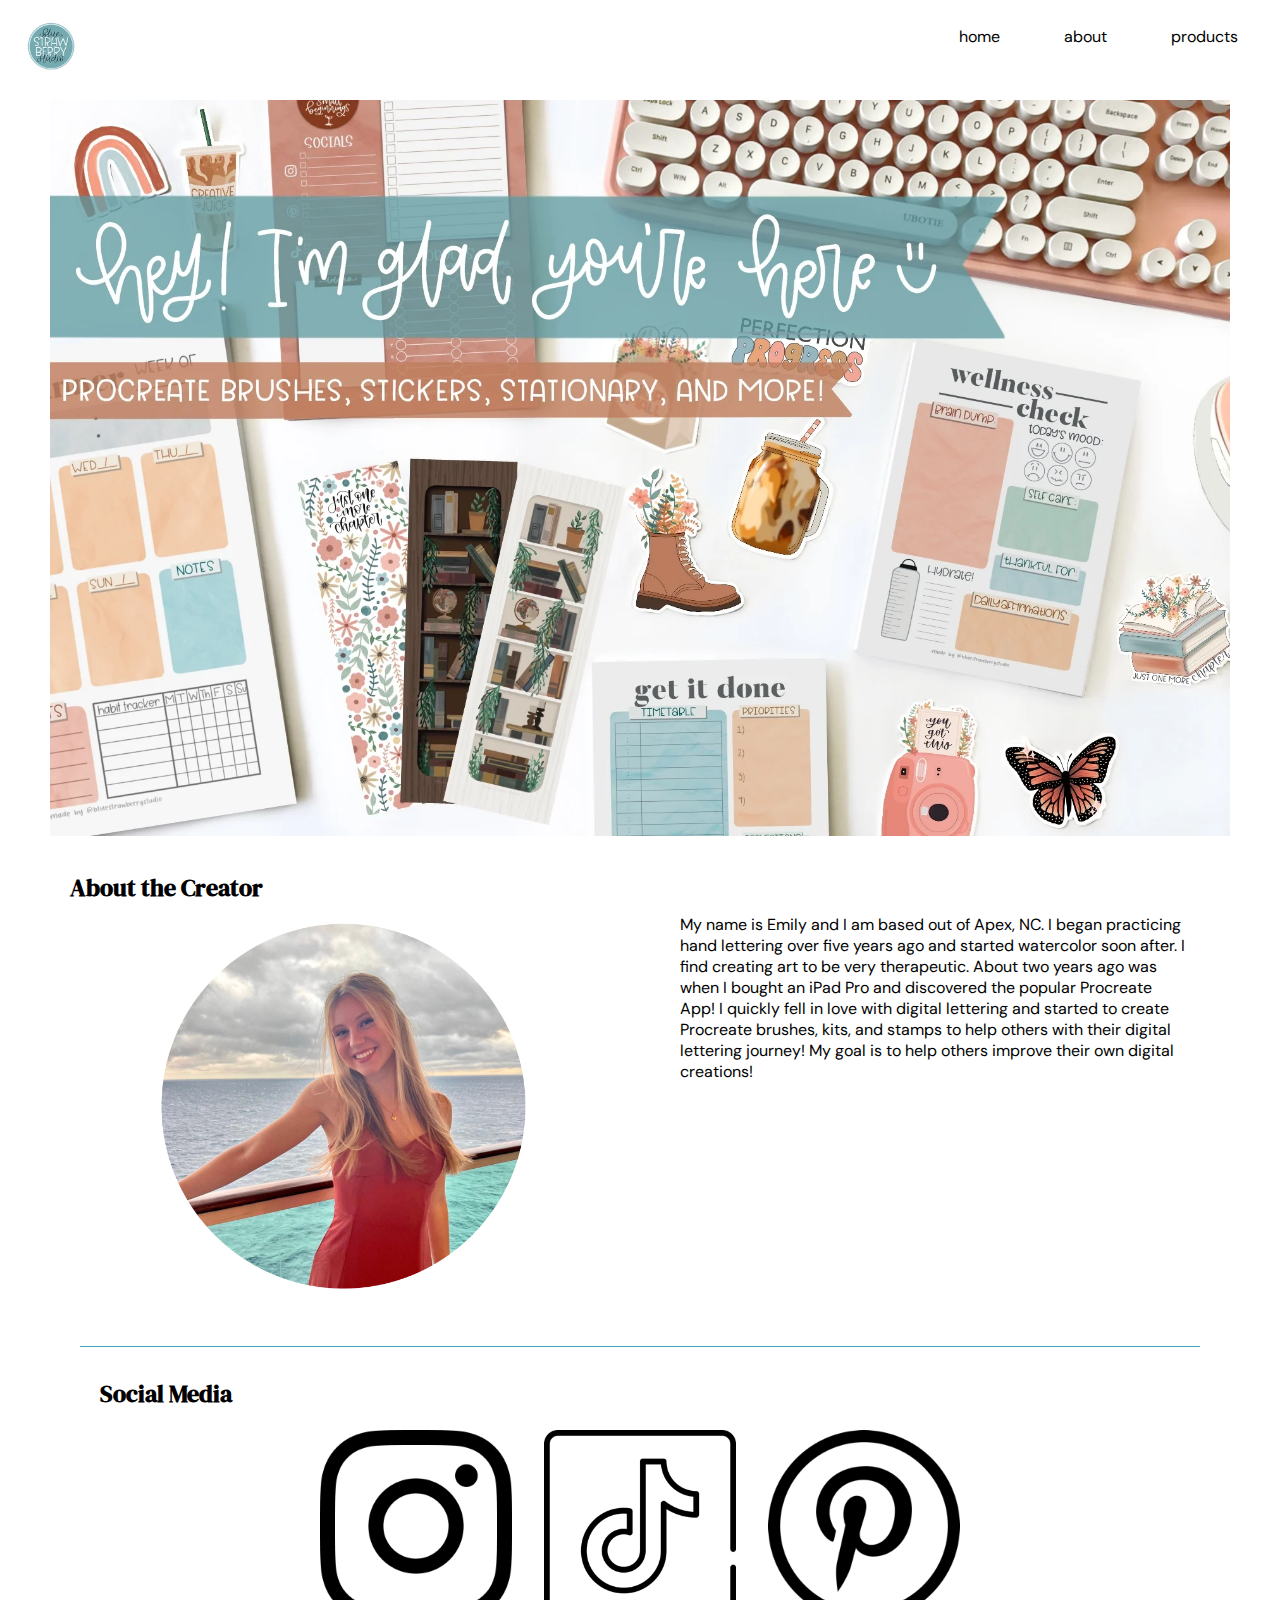
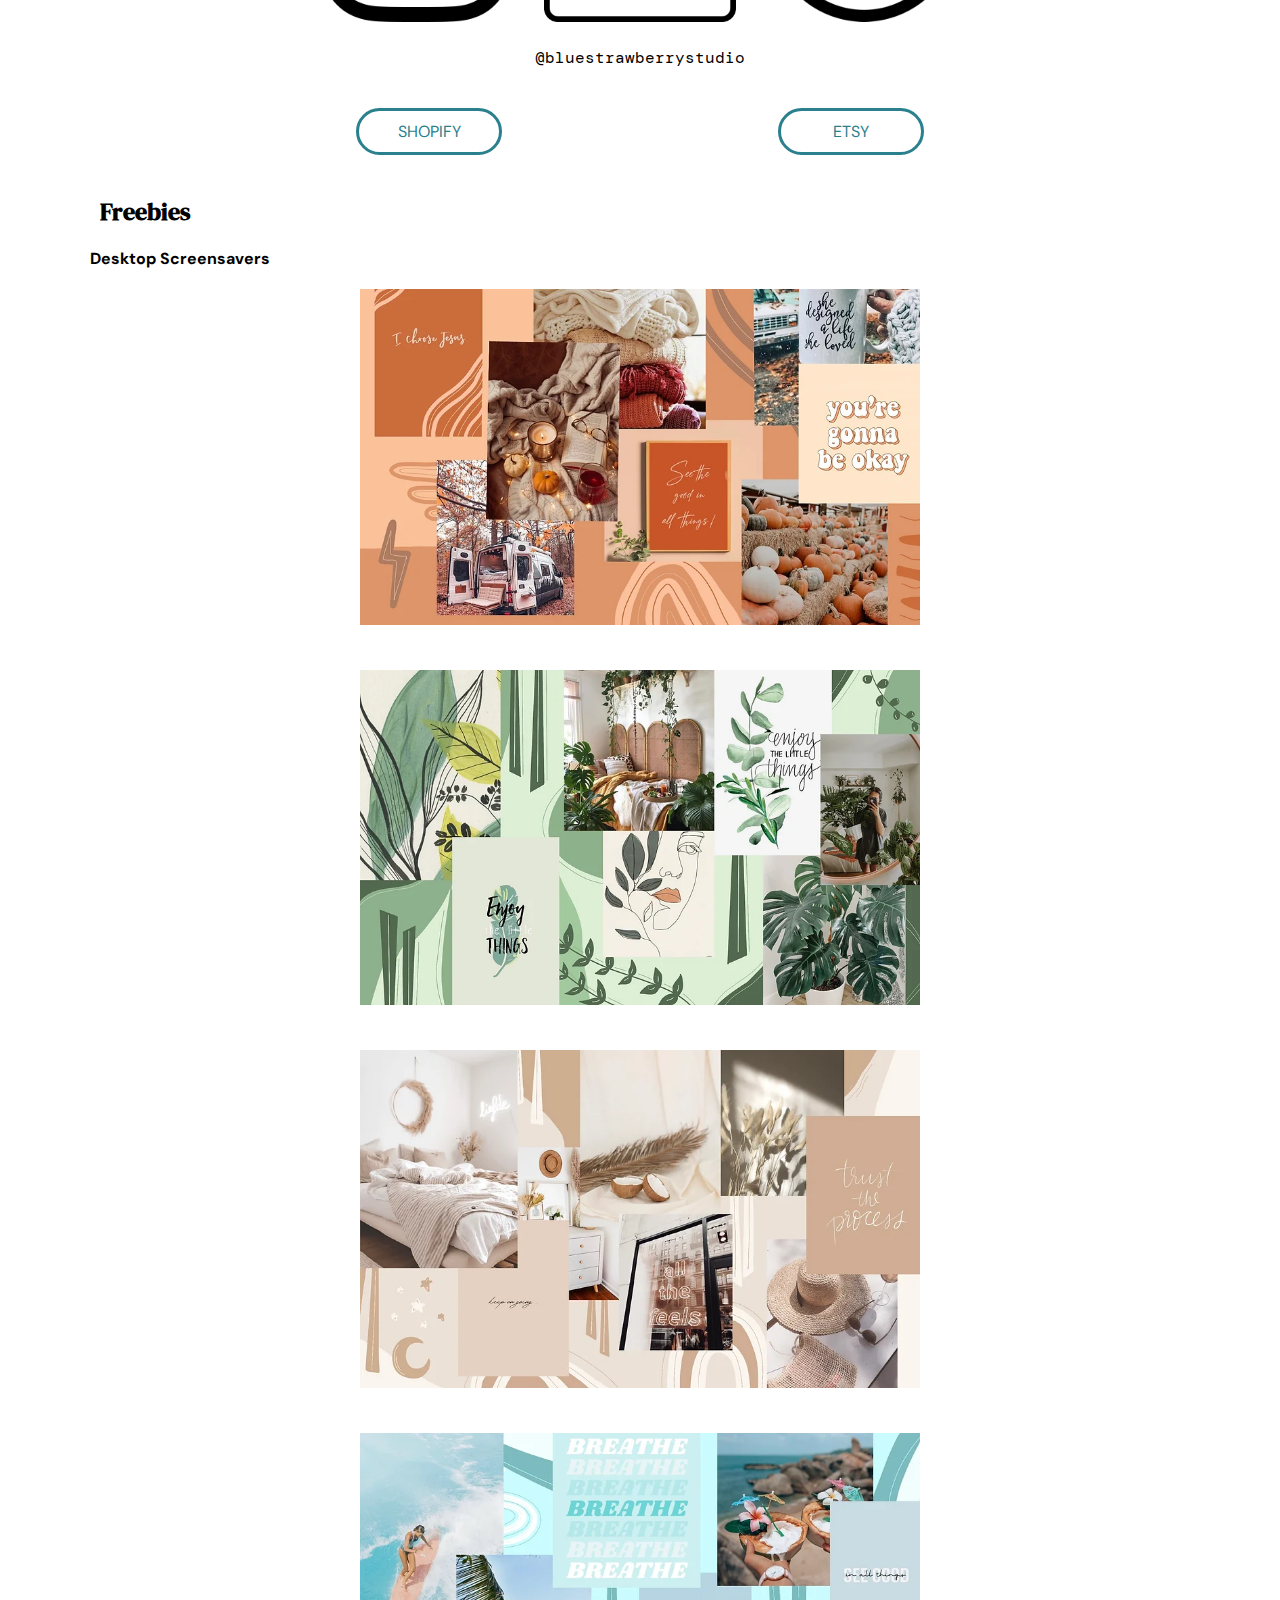
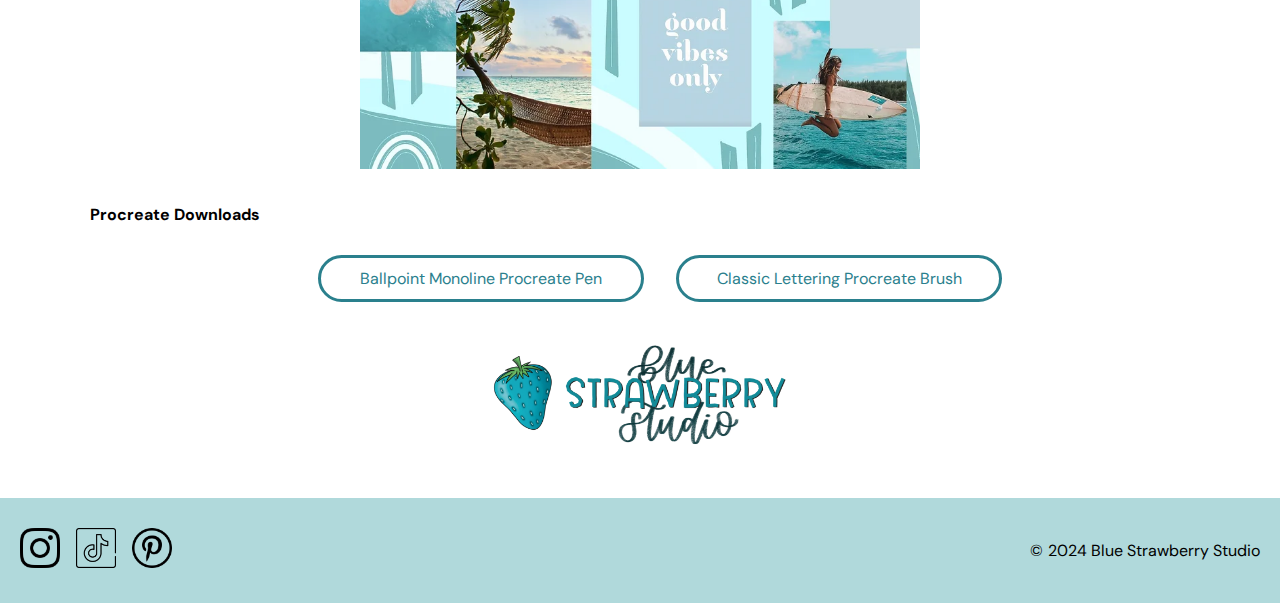
==== about.html @ 6ce4bf92 "first" ====
<!DOCTYPE html>
<html lang="en">
  <head>
    <meta charset="utf-8">
    <title>Blue Strawberry Studio</title>
    <meta name="author" content="Adtile">
    <meta name="viewport" content="width=device-width,initial-scale=1">
    <link rel="stylesheet" href="css/styles.css">
    <link rel="stylesheet" href="css/jsstyles.css">
    <link href="https://fonts.googleapis.com/css?family=DM Sans" rel="stylesheet">
    <link href='https://fonts.googleapis.com/css?family=DM Serif Display' rel='stylesheet'>
    <link href='https://fonts.googleapis.com/css?family=DM Mono' rel='stylesheet'>
    <script src="js/responsive-nav.js"></script>
  </head>
  <body>
    <header>
        <div class="header-logo"><img src="img/circlelogo.png" src="logo"></div>
        <div>
            <nav class="nav-collapse">
               <ul>
                <li class="menu-item"><a href="index.html" data-scroll>home</a></li>
                <li class="menu-item"><a href="about.html" data-scroll>about</a></li>
                <li class="menu-item"><a href="products.html" data-scroll>products</a></li>
              </ul>
            </nav>
        </div>
        <script src="js/fastclick.js"></script>
        <script src="js/scroll.js"></script>
        <script src="js/fixed-responsive-nav.js"></script>
    </header>
    <main>
        <div><img src="img/welcome.webp" src = "Welcome!"></div>
        <h2>About the Creator</h2>
        <div class = "bio-section">
        <div class="self-photo"><img src="img/emmy.png"></div>
        <div class="bio"><p>My name is Emily and I am based out of Apex, NC. I began practicing hand lettering over five years ago and started watercolor soon after. I find creating art to be very therapeutic. About two years ago was when I bought an iPad Pro and discovered the popular Procreate App! I quickly fell in love with digital lettering and started to create Procreate brushes, kits, and stamps to help others with their digital lettering journey! My goal is to help others improve their own digital creations!</p></div>
        </div>
        <div class="social-media">
            <h2>Social Media</h2>
            <div class="media-section">
                <div class="media-icon"><a href="https://www.instagram.com/bluestrawberrystudio/"><img src="img/insta.png" alt="insta"></a></div>
                <div class="media-icon"><a href="https://www.tiktok.com/@bluestrawberrystudio?lang=en"><img src="img/tok.png" alt="tiktok"></a></div>
                <div class="media-icon"><a href="https://www.pinterest.com/bluestrawberrystudio/"><img src="img/pinterest.png" alt="pinterest"></a></div>
            </div>
            <div class="handle">@bluestrawberrystudio</div>
            <div class="shop-buttons">
                <a href="https://bluestrawberrystudio.com"><div class="button-style-1">SHOPIFY</div></a>
                <a href="https://www.etsy.com/shop/bluestrawberrystudio/?etsrc=sdt"><div class="button-style-1">ETSY</div></a>
            </div>
        </div>
        <h2 class="freebies">Freebies</h2>
        <h4>Desktop Screensavers</h4>
        <div class="wallpaper-section">
        <div class="screensavers"><img src="img/wallpaper1.webp" alt="wallpaper"></div>
        <div class="screensavers"><img src="img/wallpaper2.webp" alt="wallpaper"></div>
        <div class="screensavers"><img src="img/wallpaper3.webp" alt="wallpaper"></div>
        <div class="screensavers"><img src="img/wallpaper4.webp" alt="wallpaper"></div>
        </div>

        <h4>Procreate Downloads</h4>
        <div class="downloads-div">
        <a href=""><div class="button-style-1 downloads">Ballpoint Monoline Procreate Pen</div></a>
        <a href=""><div class="button-style-1 downloads">Classic Lettering Procreate Brush</div></a>
    </div>

        <div class="bottom-logo-div"><img class="bottom-logo" src="img/pnglogo.webp" alt = BlueStrawberryStudio></div>
    </main>
    <footer>
      <div class="logos">
        <div class="logo"><a href="https://www.instagram.com/bluestrawberrystudio/"><img src="img/insta.png" alt="insta"></a></div>
        <div class="logo"><a href="https://www.tiktok.com/@bluestrawberrystudio?lang=en"><img src="img/tok.png" alt="tiktok"></a></div>
        <div class="logo"><a href="https://www.pinterest.com/bluestrawberrystudio/"><img src="img/pinterest.png" alt="pinterest"></a></div>
      </div>
      <div class="copyright"><span>&#169;</span> <p>2024 Blue Strawberry Studio</p></div>
    </footer>
  </body>
  </html>
---- css/styles.css ----
*{
    margin: 0;
    font-family: 'DM Sans';
}

header {
    display: flex;
    justify-content: space-between;
    padding: 10px;
} 

h1, h2  {
    font-family: "DM Serif Display";
}

.header-logo{
    width: 60px;
    padding: 10px;
}

img{
    width: 100%;
}

.main-logo{
    padding: 10px;
    margin-left: 30px;
    margin-right: 30px;
}

.description{
    margin: 40px 30px 0 30px;
    padding: 10px 15px 10px 15px;
    border-top: 1px;
    border-bottom: 1px;
    border-top-style: solid;
    border-bottom-style: solid;
    border-color: #3BA7B8;
}

h2{
    margin-left: 20px;
    margin-top: 30px;
}

footer{
    margin: 0;
    margin-top: 30px;
    padding: 30px 20px 30px 20px;
    background: #B0D9DB;
    display: flex;
    justify-content: space-between;
}

.logos{
    display: inline-flex;
    justify-content: flex-start;
    column-gap: 1em;
    width: 50%;
}

.logo{
    width: 40px;
}

.copyright{
    display: inline-flex;
    column-gap: 5px;
    align-items: center;
}
.gallery{
    padding-top: 20px;
}

.product-gallery-div{
    padding: 10px 50px;
}

.product-gallery-img{
    border-radius: 10px;
}

.review-section{
    display: flex;
    justify-content: space-evenly;
    align-items: flex-end;
    margin-top: 30px;
}
.stars{
    width: 100px;
    height: 30px;
    display: flex;
    align-items: center;
    margin-right: 20px;
}
.reviews{
    margin: 40px 0 20px 0;
    display: grid;
    grid-row: 1fr 1fr 1fr 1fr;
    row-gap: 1em;
    justify-content: center;
}
.review{
   background-color: #D6EFF1; 
   display: flex;
   align-items: center;
   border-radius: 10px;
   width: 270px;
   height: 150px;
   padding: 30px;
}
.bottom-logo-div{
    display: inline-flex;
    justify-content: center;
    width: 100%;
    padding: 20px 0 20px 0;
}
.bottom-logo{
    width: 300px;
}
.self-photo{
    width: 400px;
    margin: auto;
    grid-template-areas: selfie;
}
.bio{
    margin: 10px 40px 10px 40px;
    grid-template-areas: bio;
}

.social-media{
    margin: 30px;
    border-top: 1px;
    border-top-style: solid;
    border-color: #3BA7B8;
}
.media-section{
    width: 100%;
    padding-top: 20px;
    display: inline-flex;
    column-gap: 2em;
    justify-content: center;
}
.media-icon{
    width: 20vw;
}
.handle{
    padding-top: 20px;
    display: flex;
    justify-content: center;
    font-family: "DM Mono";
}
.button-style-1{
    display: inline-flex;
    justify-content: center;
    border-radius: 25px;
    padding: 10px;
    width: 120px;
    border-style: solid;
    border-color: #2A808D;
    border-width: medium;
    color: #2A808D;
}
.shop-buttons{
    padding-top: 40px;
    width: 100%;
    display: flex;
    justify-content: space-evenly;
    align-content: space-between;
}

.button-style-1:hover, .button-style-1:focus{
    color: white;
    background-color: #3BA7B8;
}

h4{
    margin-left: 40px;
    margin-top: 10px;
}
.screensavers{
    padding: 20px 40px;
}
.downloads{
    width: 300px;
    margin-top: 20px;
}
.downloads-div{
    display: flex;
    flex-direction: column;

    margin-left: 40px;
    margin-top: 10px;
    padding-bottom: 20px;
}
.freebies{
    margin-left: 50px;
    padding-bottom: 10px;
    padding-top: 10px;
}
.button-style-2{
    background-color: #3BA7B8;
    color: white;
    display: inline-flex;
    justify-content: center;
    border-radius: 10px;
    padding: 10px;
    width: 120px;
}
.button-style-2:hover, .button-style-2:focus{
    color: black;
    background-color: #B0D9DB;
}
.shop-button{
    display: flex;
    width: 100%;
    justify-content: center;
}

.products-page{
    display: flex;
    justify-content: space-between;
    align-items: center;
    padding-right: 20px;
}
.shop-on-etsy{
    align-self: flex-end;
}
.product-sections{
    margin: 40px 20px;
    border-top: 1px;
    border-top-style: solid;
    border-color: #3BA7B8;
    padding-top: 30px;
    padding-left: 20px;
}
h3{
    font-size: 20px;
    padding-bottom: 30px;
}
.product{
    padding-bottom: 10px;
}

@media screen and (min-width: 1024px) {
    main{
        margin-left: 50px;
        margin-right: 50px;
    }
    .review-section{
        margin-bottom: 30px;
    }
    .product{
        width: 20vw;
        padding: 10px;
    }
    .shop-brushes, .shop-colors, .shop-fonts, .shop-prints{
        display: inline-flex;
        flex-wrap: wrap;
    }
    .reviews{
        display: grid;
        grid-template-columns: max-content max-content;
        grid-template-rows: 1fr 1fr;
        column-gap: 1em;
        margin: 0 100px;
    }
    h3{
        margin-left: 0;
    }
    .review{
        width: 20em;
    }
    .bio-section{
        display: grid;
        grid-template-columns: "selfie bio";
        grid-template-columns: 1fr 1fr;
    }
    .shop-brushes, .shop-colors, .shop-fonts, .shop-prints{
        display: flex;
        justify-content: center;
    }
    .wallpaper-section{
        display: flex;
        flex-wrap: wrap;
        justify-content: center;
    }
    .screensavers{
        width: 35em;
    }
    .downloads-div{
        flex-direction: row;
        justify-content: space-between;
        column-gap: 2em;
        justify-content: center;
    }
    .media-icon{
        width: 15vw;
    }
    
} 
@media screen and (min-width: 724px){
    main{
        margin-left: 50px;
        margin-right: 50px;
    }
    .gallery{
        padding: 20px;
        display: grid;
        grid-template-columns: 1fr 1fr 1fr;
        grid-template-rows: 1fr 1fr 1fr 1fr;
        grid-template-areas: 
            "names boot blessing"
            "names emily wellness"
            "balloon sunshine good-things"
            "small-world teacher good-things";
        row-gap: 2px;
        column-gap: 2px;
        justify-content: center;

    }
    .product-gallery-div{
        padding: 4px;
        width: 30vw;
    }
    .product-gallery-img{
        height: 100%;
    }
    .one{
        grid-area: emily;
    }
    .two{
        grid-area: wellness;
    }
    .three{
        grid-area: small-world;
    }
    .four{
        grid-area: blessing;
    }
    .five{
        grid-area: names;
    }
    .six{
        grid-area: boot;
    }
    .seven{
        grid-area: sunshine;
    }
    .eight{
        grid-area: balloon;
    }
    .nine{
        grid-area: good-things;
        
    }
    .ten{
        grid-area: teacher;
    }
    
}
---- css/jsstyles.css ----
@font-face {
    font-family: "responsivenav";
    src: url("../icons/responsivenav.eot");
    src: url("../icons/responsivenav.eot?#iefix") format("embedded-opentype"),
      url("../icons/responsivenav.ttf") format("truetype"),
      url("../icons/responsivenav.woff") format("woff"),
      url("../icons/responsivenav.svg#responsivenav") format("svg");
    font-weight: normal;
    font-style: normal;
  }
  
  .nav-toggle {
    text-decoration: none;
    text-indent: -300px;
    position: relative;
    overflow: hidden;
    width: 60px;
    height: 55px;
    float: right;
  }
  
  .nav-toggle:before {
    color: black; /* edit this to change the icon color */
    font: normal 60px/55px "responsivenav"; /* edit font-size (28px) to change the icon size */
    text-transform: none;
    text-align: center;
    position: absolute;
    content: "\2261"; /* hamburger icon */
    text-indent: 0;
    width: 100%;
    left: 0;
    top: 0;
  }
  
  .nav-toggle.active:before {
    font-size: 40px;
    content: "\78"; /* X/close icon */
  }
  
  .nav-collapse ul {
    margin: 0;
    padding: 0;
    display: flex;
    list-style: none;
    flex-direction: column;
    align-items: flex-end;
  }
  
  .nav-collapse li {
  
    display: block;
  }
  
  .js .nav-collapse {
    clip: rect(0 0 0 0);
    max-height: 0;
    position: absolute;
    display: block;
    overflow: hidden;
    zoom: 1;
  }
  
  .nav-collapse.opened {
    max-height: 9999px;
  }
  .nav-collapse,
.nav-collapse * {
  box-sizing: border-box;
}

.nav-collapse,
.nav-collapse ul {
  list-style: none;
  width: 100%;
  display: flex;
  justify-content: end;
}

.nav-collapse a {
  text-decoration: none;
  padding: 0.7em 1em;
  color: black;
  width: 100%;
  display: block;
}

.nav-collapse ul ul a {
  padding-left: 2em;
}

@media screen and (min-width: 768px) {
    .nav-collapse ul {
    flex-direction: row;
    align-items: flex-end;
  }
  h1{
    width: 50vw;
  }
    
    .nav-collapse li {
      width: auto;
    }
  
    .nav-collapse a {
      padding: 1.02em 2em;
      text-align: center;
      border-top: 0;
      margin: 0;
    }
  
    .nav-collapse ul ul a {
      display: none;
    }
  
    .nav-collapse.closed {
      max-height: none;
    }
    .nav-toggle {
      display: none;
    }
  }
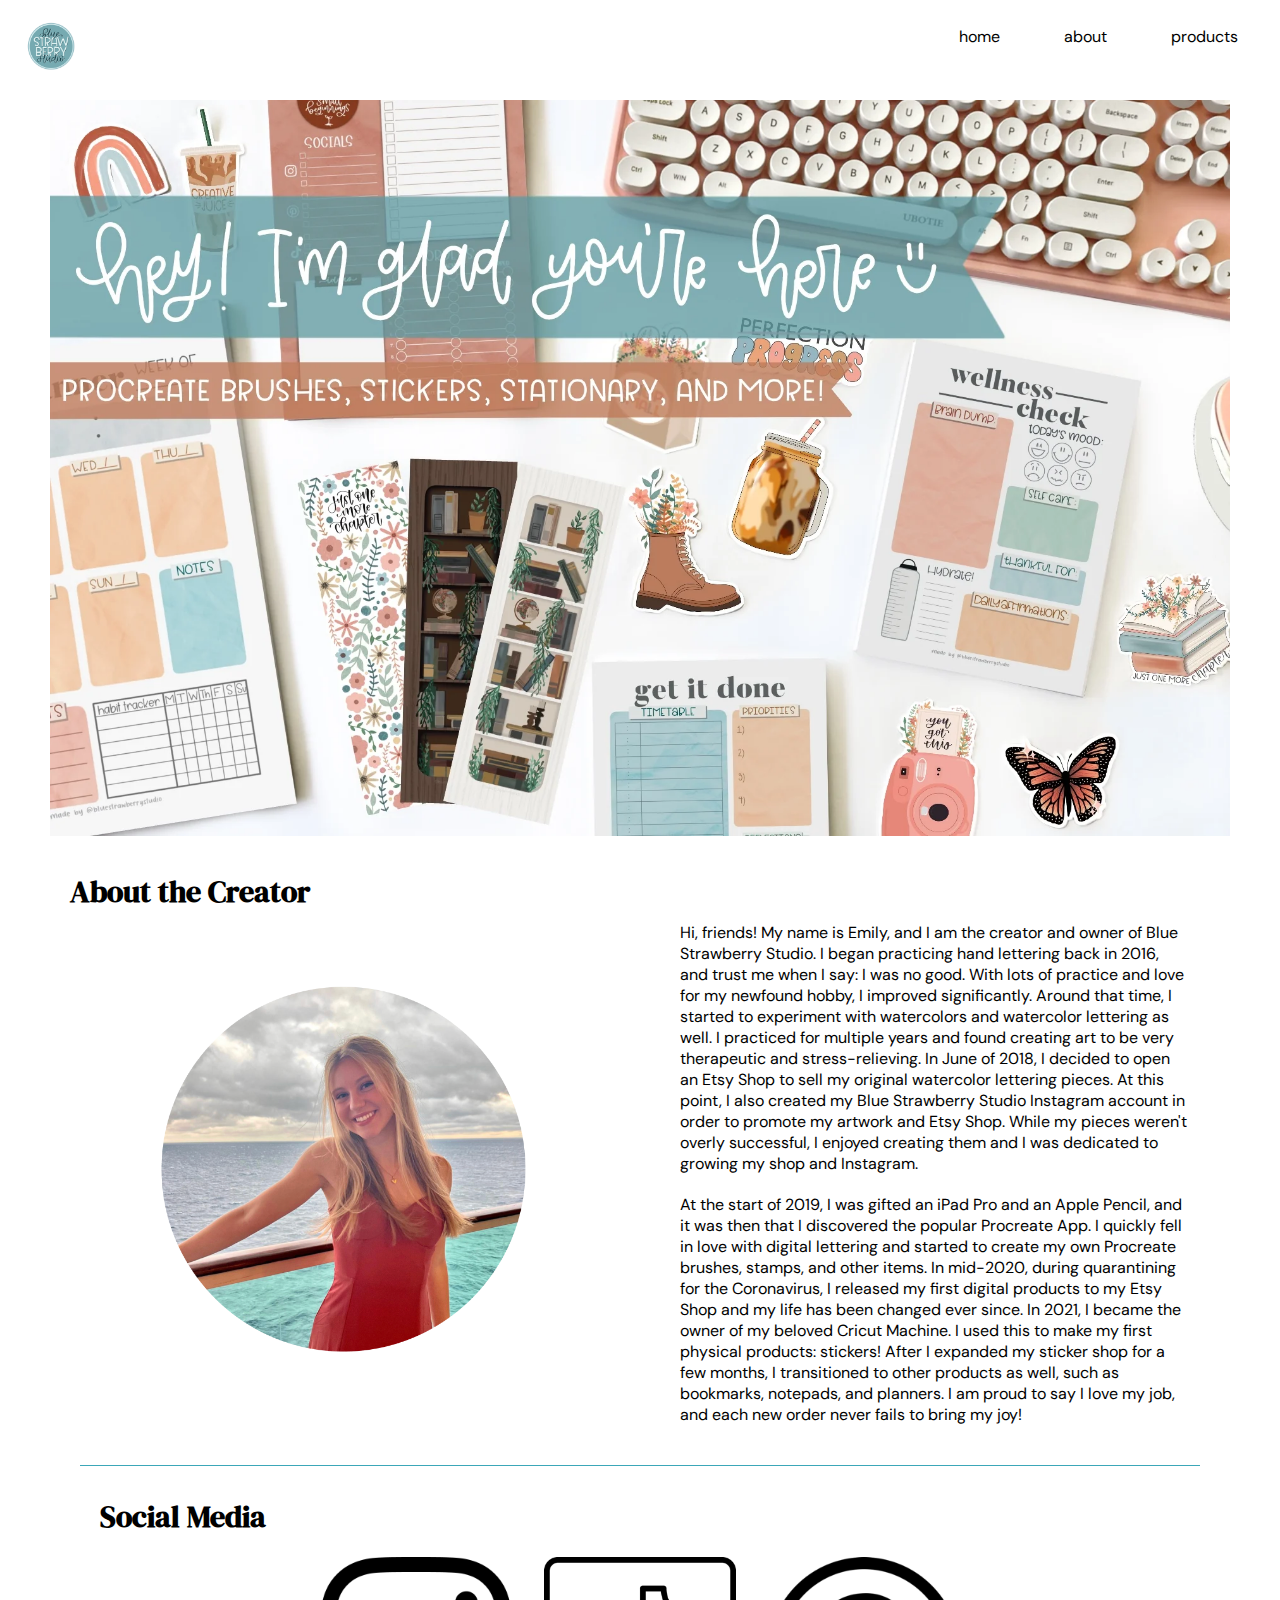
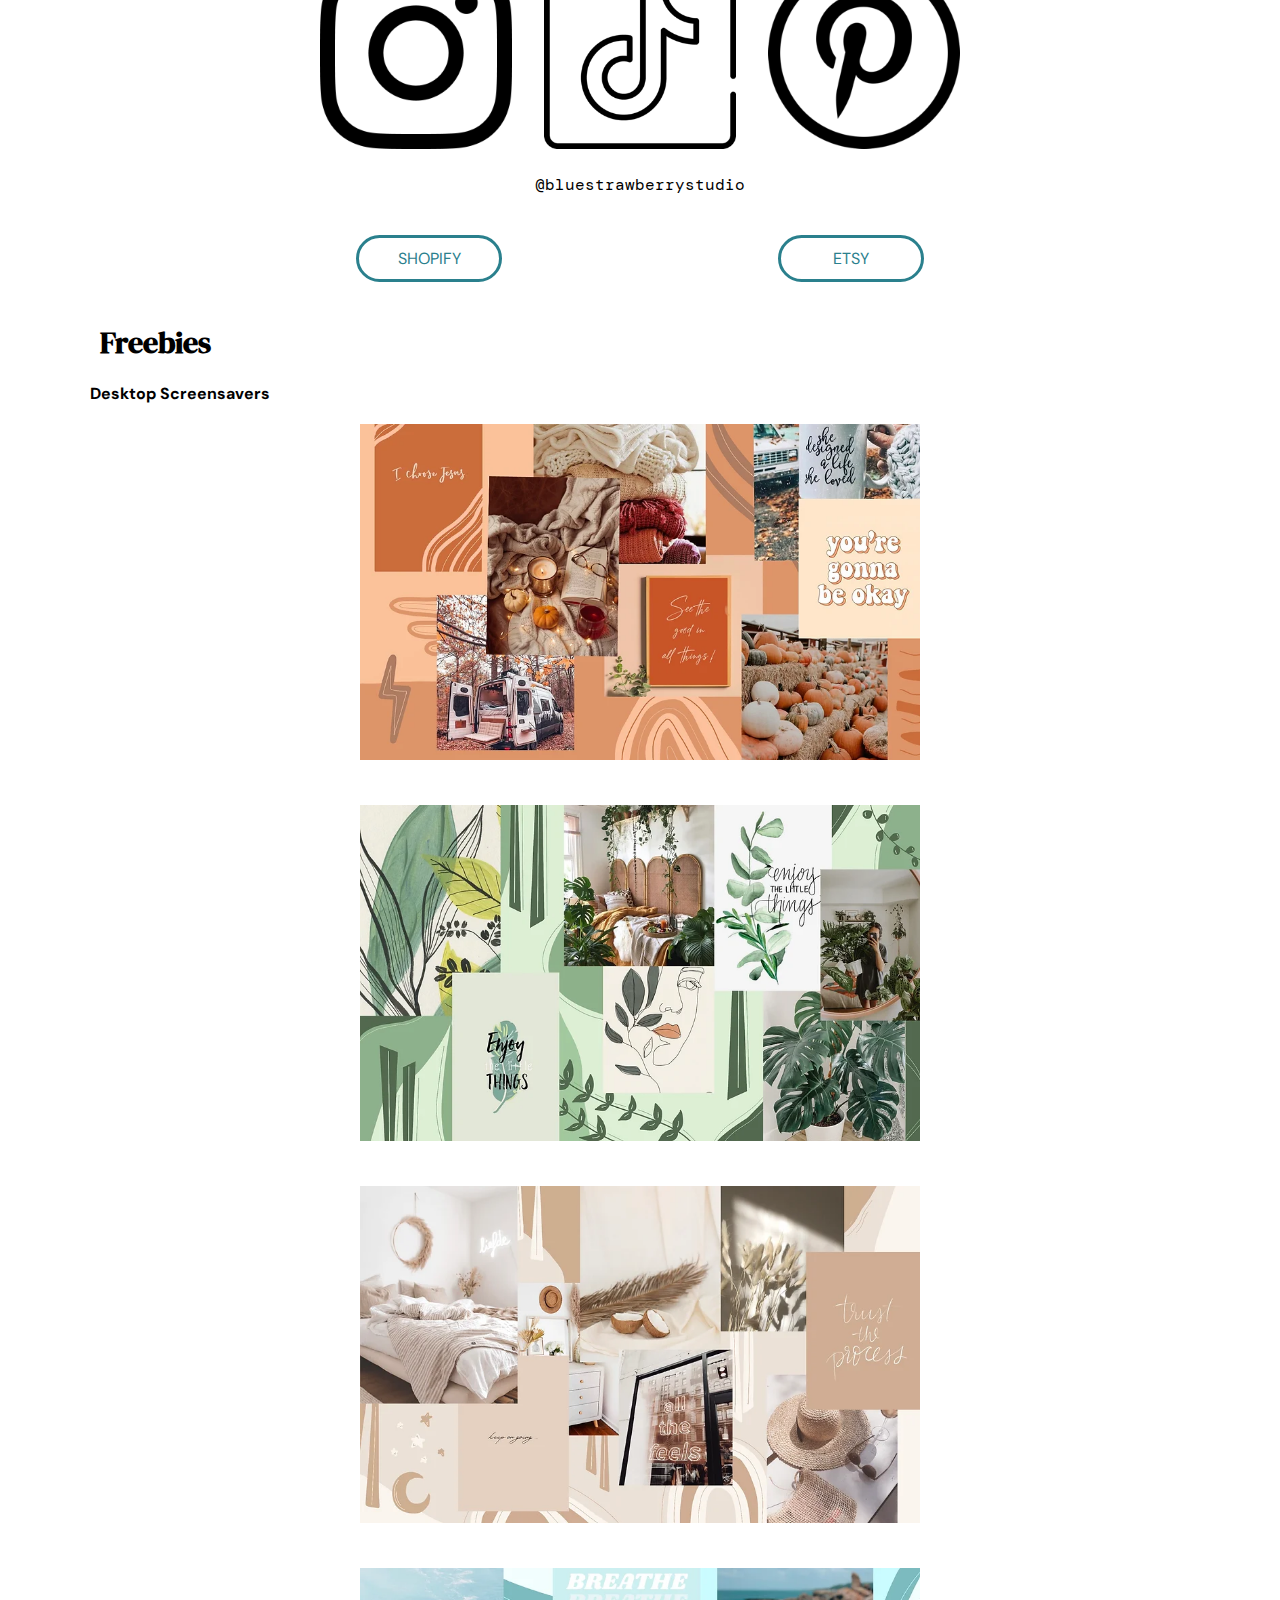
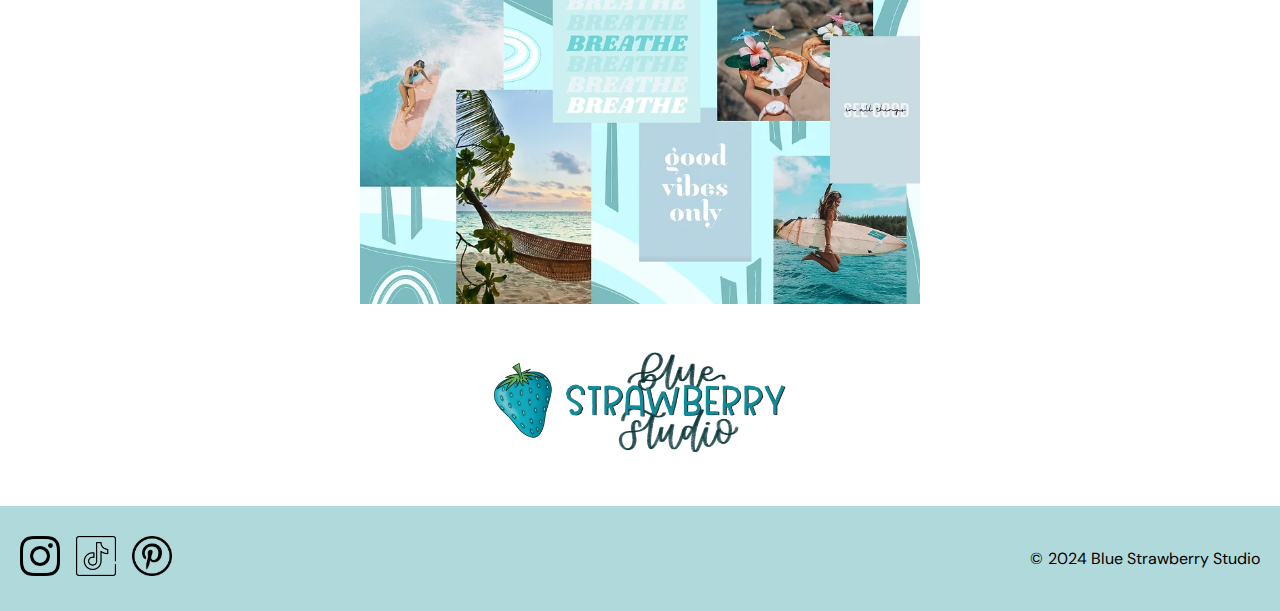
==== commit 4764107b: "fixed" ====
--- a/about.html
+++ b/about.html
@@ -33,7 +33,15 @@
         <h2>About the Creator</h2>
         <div class = "bio-section">
         <div class="self-photo"><img src="img/emmy.png"></div>
-        <div class="bio"><p>My name is Emily and I am based out of Apex, NC. I began practicing hand lettering over five years ago and started watercolor soon after. I find creating art to be very therapeutic. About two years ago was when I bought an iPad Pro and discovered the popular Procreate App! I quickly fell in love with digital lettering and started to create Procreate brushes, kits, and stamps to help others with their digital lettering journey! My goal is to help others improve their own digital creations!</p></div>
+        <div class="bio"><p>Hi, friends! My name is Emily, and I am the creator and owner of Blue Strawberry Studio. I began practicing hand lettering back in 2016, and trust me when I say: I was no good. With lots of practice and love for my newfound hobby, I improved significantly. Around that time, I started to experiment with watercolors and watercolor lettering as well. I practiced for multiple years and found creating art to be very therapeutic and stress-relieving. 
+
+          In June of 2018, I decided to open an Etsy Shop to sell my original watercolor lettering pieces. At this point, I also created my Blue Strawberry Studio Instagram account in order to promote my artwork and Etsy Shop. While my pieces weren't overly successful, I enjoyed creating them and I was dedicated to growing my shop and Instagram. 
+          </p>
+        <p class="p2">At the start of 2019, I was gifted an iPad Pro and an Apple Pencil, and it was then that I discovered the popular Procreate App. I quickly fell in love with digital lettering and started to create my own Procreate brushes, stamps, and other items. In mid-2020, during quarantining for the Coronavirus, I released my first digital products to my Etsy Shop and my life has been changed ever since.
+          
+          In 2021, I became the owner of my beloved Cricut Machine. I used this to make my first physical products: stickers! After I expanded my sticker shop for a few months, I transitioned to other products as well, such as bookmarks, notepads, and planners.
+          
+          I am proud to say I love my job, and each new order never fails to bring my joy!</p></div>
         </div>
         <div class="social-media">
             <h2>Social Media</h2>
@@ -57,11 +65,11 @@
         <div class="screensavers"><img src="img/wallpaper4.webp" alt="wallpaper"></div>
         </div>
 
-        <h4>Procreate Downloads</h4>
+        <!-- <h4>Procreate Downloads</h4>
         <div class="downloads-div">
-        <a href=""><div class="button-style-1 downloads">Ballpoint Monoline Procreate Pen</div></a>
-        <a href=""><div class="button-style-1 downloads">Classic Lettering Procreate Brush</div></a>
-    </div>
+        <a href="https://1a77e048-1cc1-4c3e-935f-15b883ca27ab.usrfiles.com/archives/1a77e0_3a77db67715e4b6495bea88c4c27b732.zip"><div class="button-style-1 downloads">Ballpoint Monoline Procreate Pen</div></a>
+        <a href="https://1a77e048-1cc1-4c3e-935f-15b883ca27ab.usrfiles.com/archives/1a77e0_d2dd7c53d97945a184fe13d2da50e4cb.zip"><div class="button-style-1 downloads">Classic Lettering Procreate Brush</div></a>
+    </div> -->
 
         <div class="bottom-logo-div"><img class="bottom-logo" src="img/pnglogo.webp" alt = BlueStrawberryStudio></div>
     </main>
--- a/css/styles.css
+++ b/css/styles.css
@@ -11,6 +11,13 @@
 
 h1, h2  {
     font-family: "DM Serif Display";
+    font-size: 30px;
+}
+h3{
+    font-size: 25px;
+}
+.main-text {
+    font-size: 20px;
 }
 
 .header-logo{
@@ -21,6 +28,12 @@
 img{
     width: 100%;
 }
+.menu-item:focus, .menu-item:hover{
+    text-decoration: underline;
+}
+.p2{
+    padding-top: 20px;
+}
 
 .main-logo{
     padding: 10px;
@@ -30,12 +43,15 @@
 
 .description{
     margin: 40px 30px 0 30px;
-    padding: 10px 15px 10px 15px;
+    padding: 30px 20px ;
     border-top: 1px;
     border-bottom: 1px;
     border-top-style: solid;
     border-bottom-style: solid;
     border-color: #3BA7B8;
+}
+ul{
+    padding-top: 20px;
 }
 
 h2{
@@ -171,7 +187,7 @@
 
 .button-style-1:hover, .button-style-1:focus{
     color: white;
-    background-color: #3BA7B8;
+    background-color: #2A808D;
 }
 
 h4{
@@ -199,7 +215,7 @@
     padding-top: 10px;
 }
 .button-style-2{
-    background-color: #3BA7B8;
+    background-color: #2A808D;
     color: white;
     display: inline-flex;
     justify-content: center;
@@ -296,6 +312,10 @@
     }
     .media-icon{
         width: 15vw;
+    }
+    .main-text, .categories{
+        font-size: 25px;
+        margin: 0 40px;
     }
     
 } 
